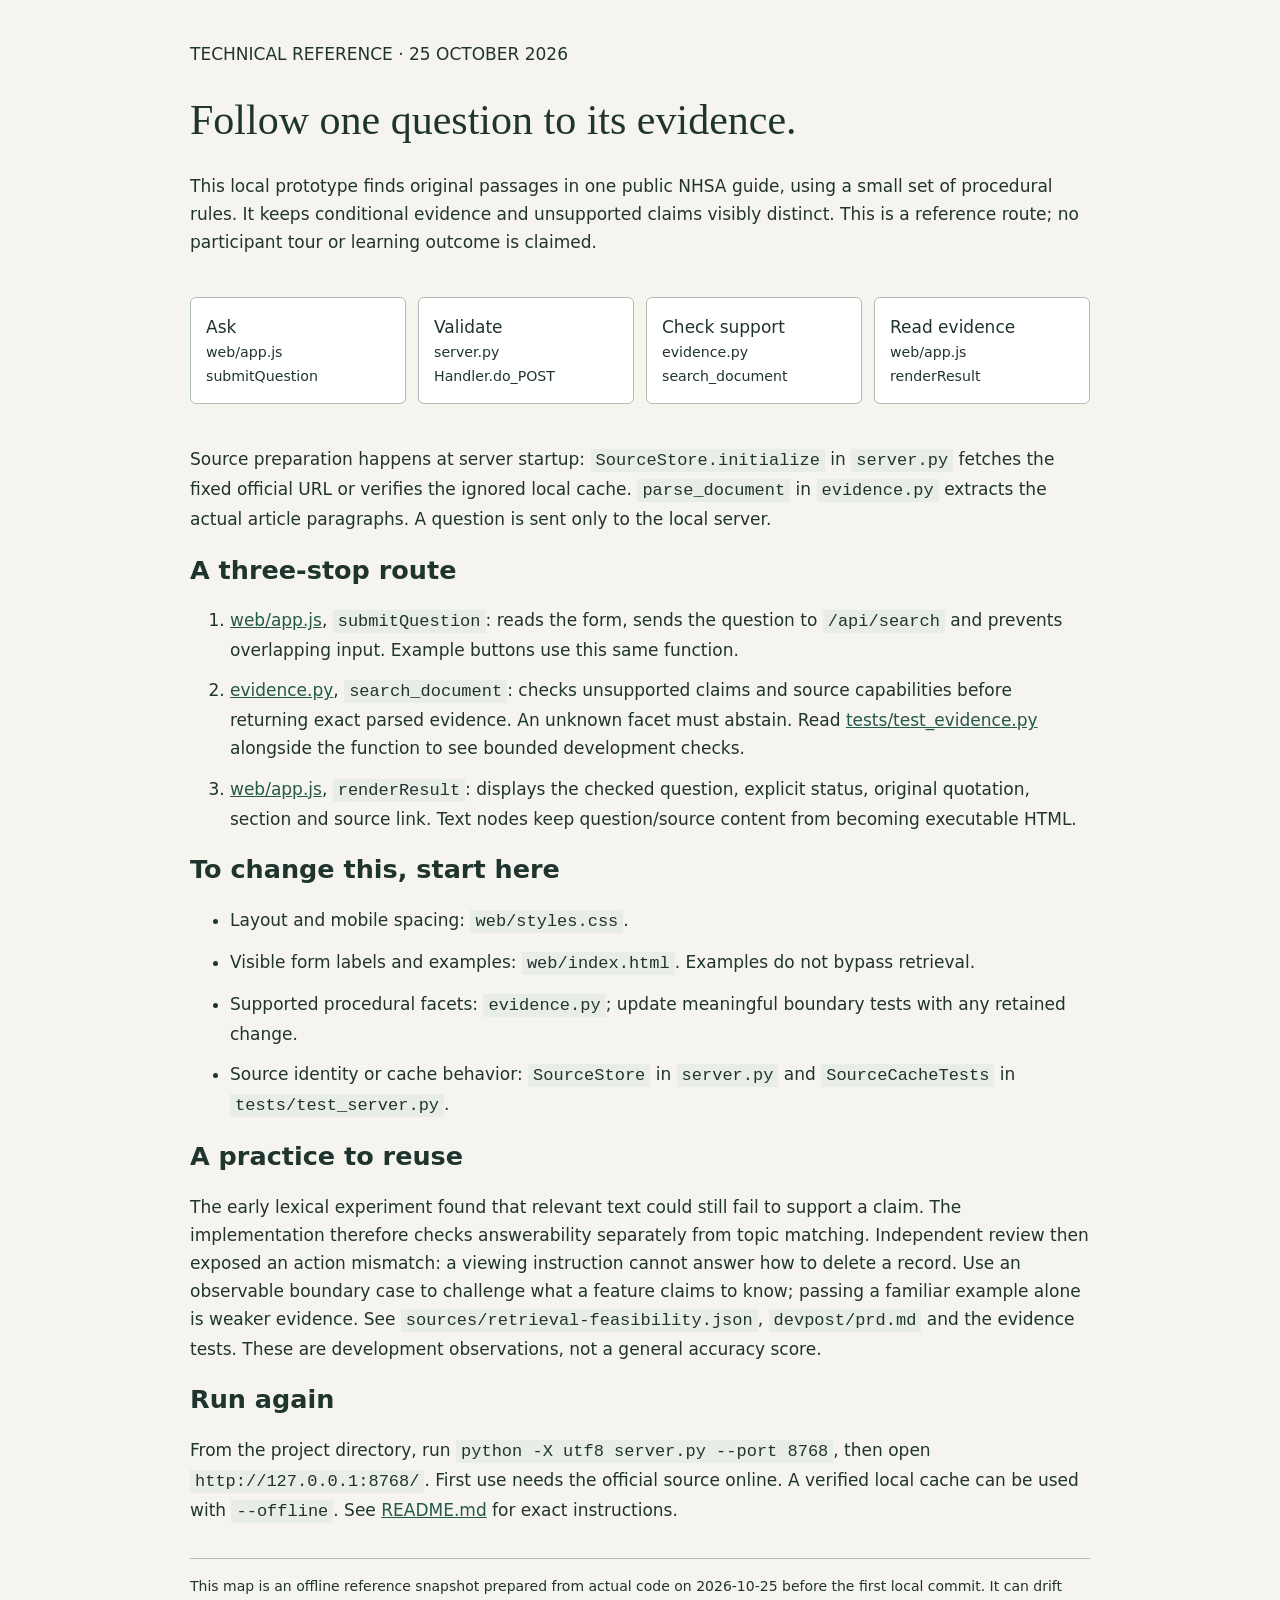
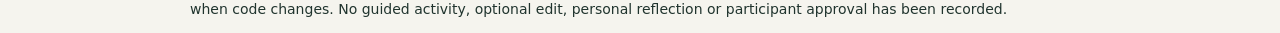
==== devpost/app-map.html @ 679a2a15 "Build and verify local document evidence prototype" ====
<!doctype html>
<html lang="en"><head><meta charset="utf-8"><meta name="viewport" content="width=device-width,initial-scale=1"><title>Prototype code reference</title>
<style>body{font:17px/1.65 system-ui,sans-serif;color:#20342e;background:#f5f4ee;max-width:900px;margin:40px auto;padding:0 24px}h1,h2{line-height:1.2}h1{font:42px Georgia,serif}a{color:#24584a}code{background:#e8ede7;padding:2px 5px;overflow-wrap:anywhere}.flow{display:flex;flex-wrap:wrap;gap:12px;padding:24px 0}.flow div{flex:1;min-width:130px;border:1px solid #adbdb0;padding:15px;background:white;border-radius:6px}.flow small{display:block}li{margin:12px 0}footer{font-size:14px;border-top:1px solid #adbdb0;margin-top:32px;padding-top:16px}</style></head>
<body><p>TECHNICAL REFERENCE · 25 OCTOBER 2026</p><h1>Follow one question to its evidence.</h1><p>This local prototype finds original passages in one public NHSA guide, using a small set of procedural rules. It keeps conditional evidence and unsupported claims visibly distinct. This is a reference route; no participant tour or learning outcome is claimed.</p>
<div class="flow" aria-label="Question to result flow"><div>Ask<small>web/app.js<br>submitQuestion</small></div><div>Validate<small>server.py<br>Handler.do_POST</small></div><div>Check support<small>evidence.py<br>search_document</small></div><div>Read evidence<small>web/app.js<br>renderResult</small></div></div>
<p>Source preparation happens at server startup: <code>SourceStore.initialize</code> in <code>server.py</code> fetches the fixed official URL or verifies the ignored local cache. <code>parse_document</code> in <code>evidence.py</code> extracts the actual article paragraphs. A question is sent only to the local server.</p>
<h2>A three-stop route</h2><ol><li><a href="../web/app.js">web/app.js</a>, <code>submitQuestion</code>: reads the form, sends the question to <code>/api/search</code> and prevents overlapping input. Example buttons use this same function.</li><li><a href="../evidence.py">evidence.py</a>, <code>search_document</code>: checks unsupported claims and source capabilities before returning exact parsed evidence. An unknown facet must abstain. Read <a href="../tests/test_evidence.py">tests/test_evidence.py</a> alongside the function to see bounded development checks.</li><li><a href="../web/app.js">web/app.js</a>, <code>renderResult</code>: displays the checked question, explicit status, original quotation, section and source link. Text nodes keep question/source content from becoming executable HTML.</li></ol>
<h2>To change this, start here</h2><ul><li>Layout and mobile spacing: <code>web/styles.css</code>.</li><li>Visible form labels and examples: <code>web/index.html</code>. Examples do not bypass retrieval.</li><li>Supported procedural facets: <code>evidence.py</code>; update meaningful boundary tests with any retained change.</li><li>Source identity or cache behavior: <code>SourceStore</code> in <code>server.py</code> and <code>SourceCacheTests</code> in <code>tests/test_server.py</code>.</li></ul>
<h2>A practice to reuse</h2><p>The early lexical experiment found that relevant text could still fail to support a claim. The implementation therefore checks answerability separately from topic matching. Independent review then exposed an action mismatch: a viewing instruction cannot answer how to delete a record. Use an observable boundary case to challenge what a feature claims to know; passing a familiar example alone is weaker evidence. See <code>sources/retrieval-feasibility.json</code>, <code>devpost/prd.md</code> and the evidence tests. These are development observations, not a general accuracy score.</p>
<h2>Run again</h2><p>From the project directory, run <code>python -X utf8 server.py --port 8768</code>, then open <code>http://127.0.0.1:8768/</code>. First use needs the official source online. A verified local cache can be used with <code>--offline</code>. See <a href="../README.md">README.md</a> for exact instructions.</p>
<footer>This map is an offline reference snapshot prepared from actual code on 2026-10-25 before the first local commit. It can drift when code changes. No guided activity, optional edit, personal reflection or participant approval has been recorded.</footer></body></html>
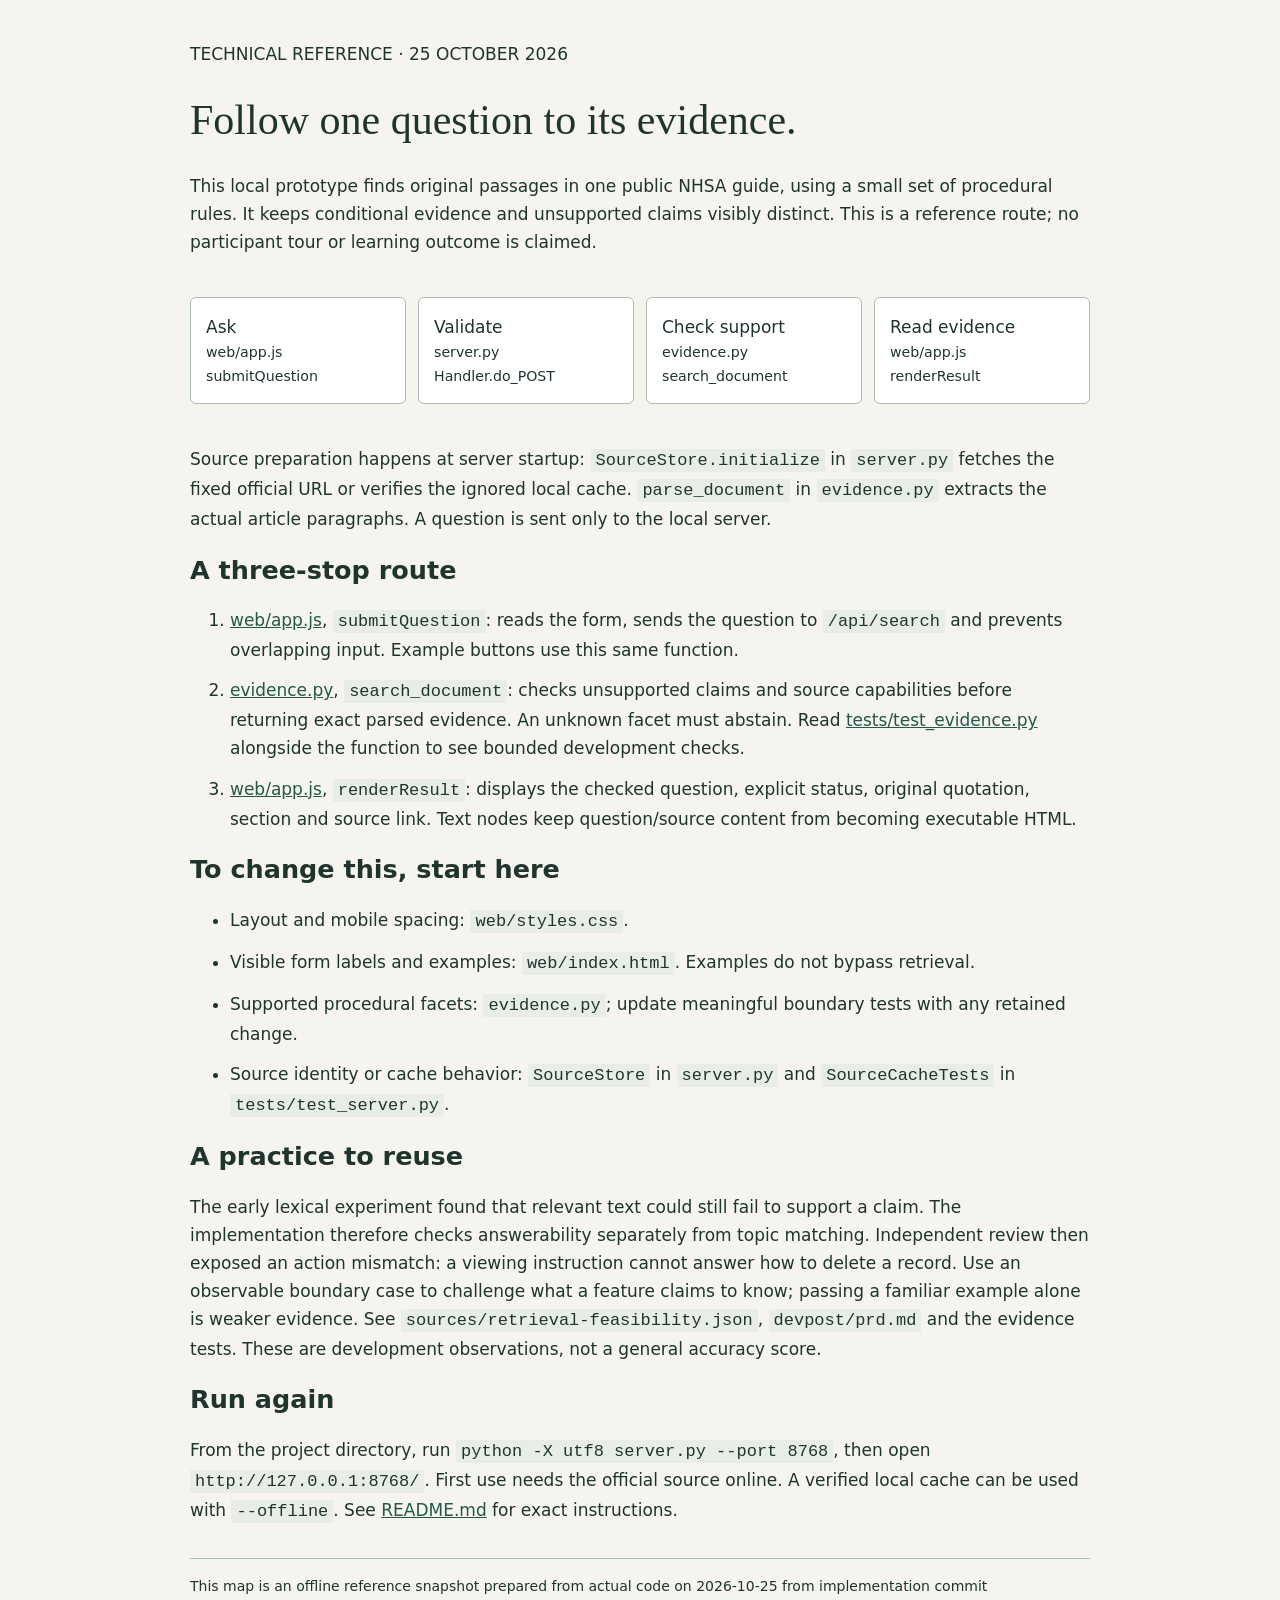
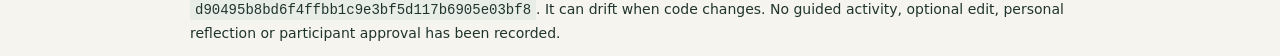
==== commit ad8d984c: "Record review evidence and source reference map" ====
--- a/devpost/app-map.html
+++ b/devpost/app-map.html
@@ -8,4 +8,4 @@
 <h2>To change this, start here</h2><ul><li>Layout and mobile spacing: <code>web/styles.css</code>.</li><li>Visible form labels and examples: <code>web/index.html</code>. Examples do not bypass retrieval.</li><li>Supported procedural facets: <code>evidence.py</code>; update meaningful boundary tests with any retained change.</li><li>Source identity or cache behavior: <code>SourceStore</code> in <code>server.py</code> and <code>SourceCacheTests</code> in <code>tests/test_server.py</code>.</li></ul>
 <h2>A practice to reuse</h2><p>The early lexical experiment found that relevant text could still fail to support a claim. The implementation therefore checks answerability separately from topic matching. Independent review then exposed an action mismatch: a viewing instruction cannot answer how to delete a record. Use an observable boundary case to challenge what a feature claims to know; passing a familiar example alone is weaker evidence. See <code>sources/retrieval-feasibility.json</code>, <code>devpost/prd.md</code> and the evidence tests. These are development observations, not a general accuracy score.</p>
 <h2>Run again</h2><p>From the project directory, run <code>python -X utf8 server.py --port 8768</code>, then open <code>http://127.0.0.1:8768/</code>. First use needs the official source online. A verified local cache can be used with <code>--offline</code>. See <a href="../README.md">README.md</a> for exact instructions.</p>
-<footer>This map is an offline reference snapshot prepared from actual code on 2026-10-25 before the first local commit. It can drift when code changes. No guided activity, optional edit, personal reflection or participant approval has been recorded.</footer></body></html>
+<footer>This map is an offline reference snapshot prepared from actual code on 2026-10-25 from implementation commit <code>d90495b8bd6f4ffbb1c9e3bf5d117b6905e03bf8</code>. It can drift when code changes. No guided activity, optional edit, personal reflection or participant approval has been recorded.</footer></body></html>
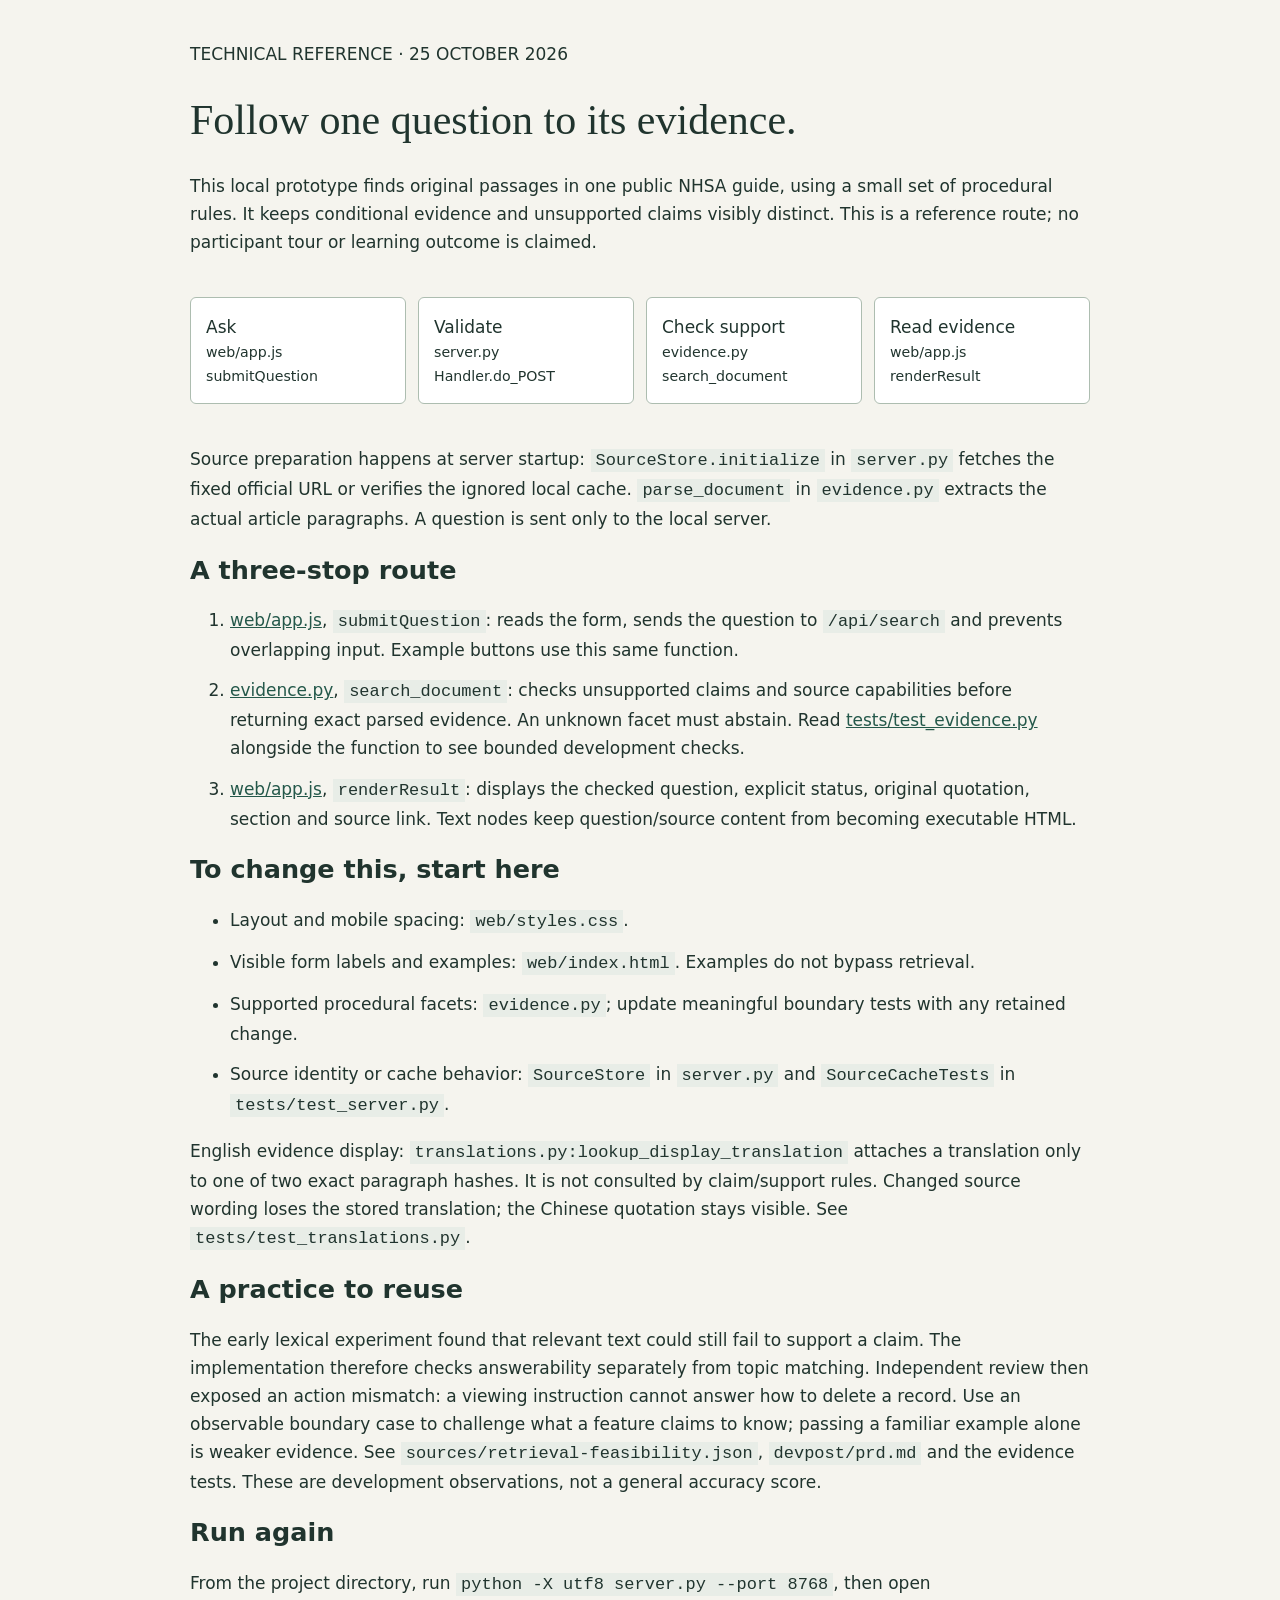
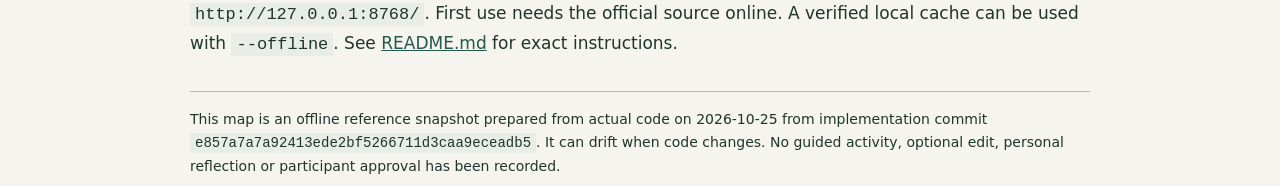
==== commit dc62fd91: "Update reference map and English display verification" ====
--- a/devpost/app-map.html
+++ b/devpost/app-map.html
@@ -6,6 +6,6 @@
 <p>Source preparation happens at server startup: <code>SourceStore.initialize</code> in <code>server.py</code> fetches the fixed official URL or verifies the ignored local cache. <code>parse_document</code> in <code>evidence.py</code> extracts the actual article paragraphs. A question is sent only to the local server.</p>
 <h2>A three-stop route</h2><ol><li><a href="../web/app.js">web/app.js</a>, <code>submitQuestion</code>: reads the form, sends the question to <code>/api/search</code> and prevents overlapping input. Example buttons use this same function.</li><li><a href="../evidence.py">evidence.py</a>, <code>search_document</code>: checks unsupported claims and source capabilities before returning exact parsed evidence. An unknown facet must abstain. Read <a href="../tests/test_evidence.py">tests/test_evidence.py</a> alongside the function to see bounded development checks.</li><li><a href="../web/app.js">web/app.js</a>, <code>renderResult</code>: displays the checked question, explicit status, original quotation, section and source link. Text nodes keep question/source content from becoming executable HTML.</li></ol>
 <h2>To change this, start here</h2><ul><li>Layout and mobile spacing: <code>web/styles.css</code>.</li><li>Visible form labels and examples: <code>web/index.html</code>. Examples do not bypass retrieval.</li><li>Supported procedural facets: <code>evidence.py</code>; update meaningful boundary tests with any retained change.</li><li>Source identity or cache behavior: <code>SourceStore</code> in <code>server.py</code> and <code>SourceCacheTests</code> in <code>tests/test_server.py</code>.</li></ul>
-<h2>A practice to reuse</h2><p>The early lexical experiment found that relevant text could still fail to support a claim. The implementation therefore checks answerability separately from topic matching. Independent review then exposed an action mismatch: a viewing instruction cannot answer how to delete a record. Use an observable boundary case to challenge what a feature claims to know; passing a familiar example alone is weaker evidence. See <code>sources/retrieval-feasibility.json</code>, <code>devpost/prd.md</code> and the evidence tests. These are development observations, not a general accuracy score.</p>
+<p>English evidence display: <code>translations.py:lookup_display_translation</code> attaches a translation only to one of two exact paragraph hashes. It is not consulted by claim/support rules. Changed source wording loses the stored translation; the Chinese quotation stays visible. See <code>tests/test_translations.py</code>.</p><h2>A practice to reuse</h2><p>The early lexical experiment found that relevant text could still fail to support a claim. The implementation therefore checks answerability separately from topic matching. Independent review then exposed an action mismatch: a viewing instruction cannot answer how to delete a record. Use an observable boundary case to challenge what a feature claims to know; passing a familiar example alone is weaker evidence. See <code>sources/retrieval-feasibility.json</code>, <code>devpost/prd.md</code> and the evidence tests. These are development observations, not a general accuracy score.</p>
 <h2>Run again</h2><p>From the project directory, run <code>python -X utf8 server.py --port 8768</code>, then open <code>http://127.0.0.1:8768/</code>. First use needs the official source online. A verified local cache can be used with <code>--offline</code>. See <a href="../README.md">README.md</a> for exact instructions.</p>
-<footer>This map is an offline reference snapshot prepared from actual code on 2026-10-25 from implementation commit <code>d90495b8bd6f4ffbb1c9e3bf5d117b6905e03bf8</code>. It can drift when code changes. No guided activity, optional edit, personal reflection or participant approval has been recorded.</footer></body></html>
+<footer>This map is an offline reference snapshot prepared from actual code on 2026-10-25 from implementation commit <code>e857a7a7a92413ede2bf5266711d3caa9eceadb5</code>. It can drift when code changes. No guided activity, optional edit, personal reflection or participant approval has been recorded.</footer></body></html>
